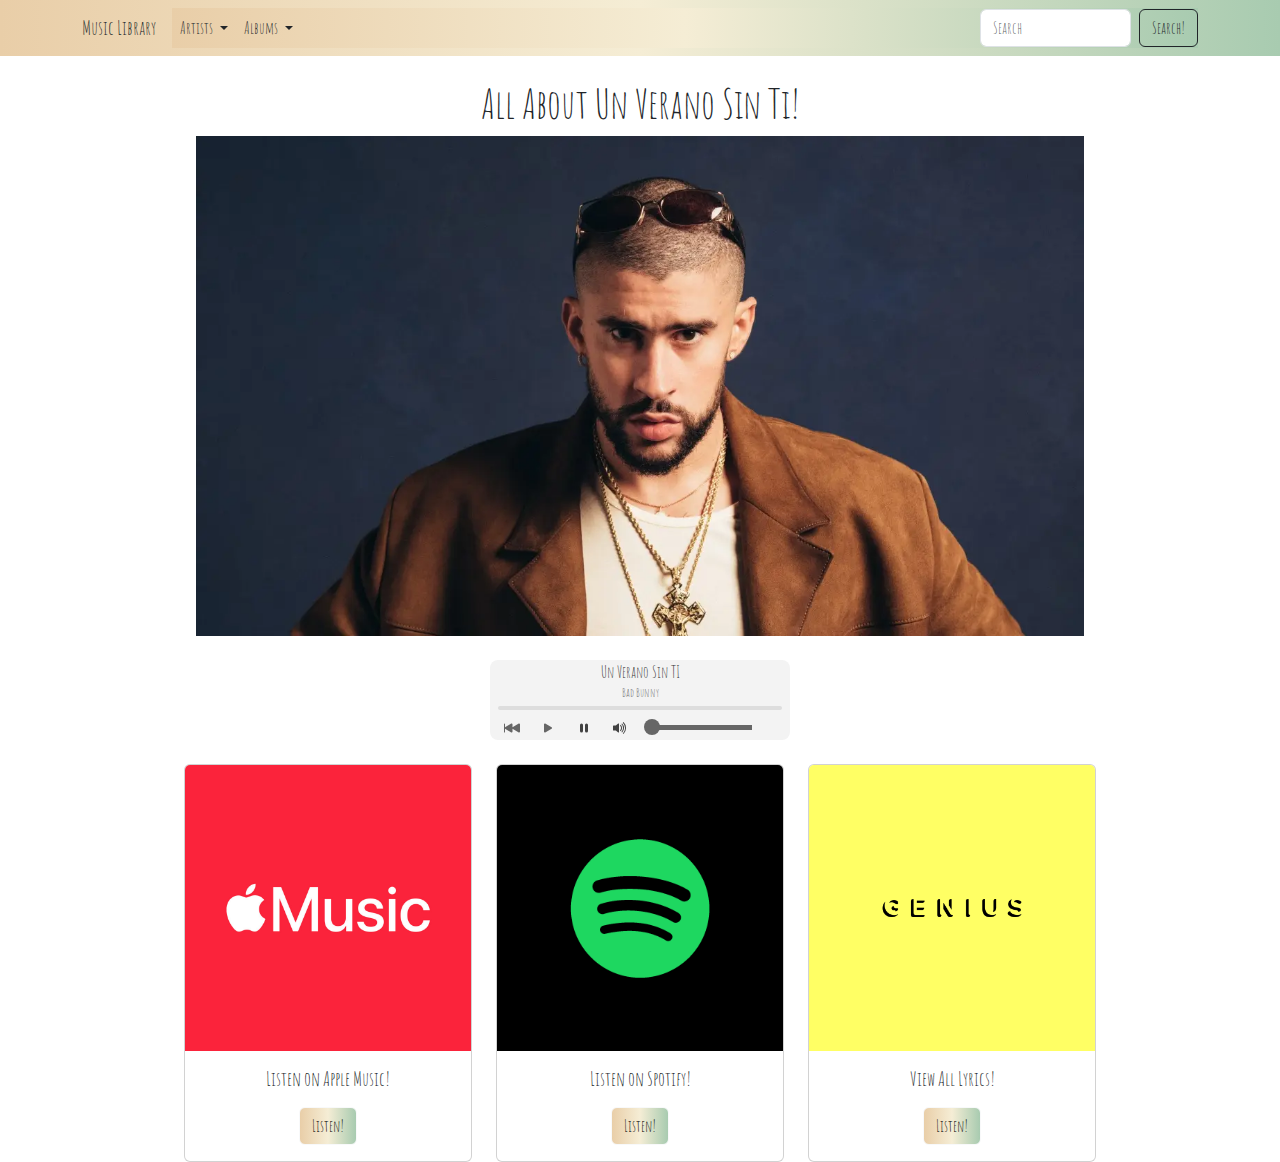
==== badbunny.html @ 9144e5cf "add page" ====
<!doctype html>
<html lang="en">
  <head>
    <meta charset="utf-8">
    <meta name="viewport" content="width=device-width, initial-scale=1">
    <title>Un Verano Sin Ti- Bad Bunny</title>
    <link href="https://cdn.jsdelivr.net/npm/bootstrap@5.3.3/dist/css/bootstrap.min.css" rel="stylesheet" integrity="sha384-QWTKZyjpPEjISv5WaRU9OFeRpok6YctnYmDr5pNlyT2bRjXh0JMhjY6hW+ALEwIH" crossorigin="anonymous">
<link rel="stylesheet" href="css/badbunny.css">
<link rel="preconnect" href="https://fonts.googleapis.com">
<link rel="preconnect" href="https://fonts.gstatic.com" crossorigin>
<link href="https://fonts.googleapis.com/css2?family=Amatic+SC:wght@400;700&display=swap" rel="stylesheet">
</head>
  <body>
    <!-- As a link -->
    <nav class="navbar navbar-expand-lg bg-dark">
       
      <div class="container">
          <a class="navbar-brand text-dark" href="index.html">Music Library</a>
          <button class="navbar-toggler" type="button" data-bs-toggle="collapse" data-bs-target="#navbarSupportedContent" aria-controls="navbarSupportedContent" aria-expanded="false" aria-label="Toggle navigation">
            <span class="navbar-toggler-icon"></span>
          </button>
          <div class="collapse navbar-collapse bg-dark" id="navbarSupportedContent">
            <ul class="navbar-nav me-auto mb-2 mb-lg-0">
              <li class="nav-item dropdown">
                <a class="nav-link dropdown-toggle text-dark" href="#" role="button" data-bs-toggle="dropdown" aria-expanded="false">
                  Artists
                </a>
                <ul class="dropdown-menu">
                  <li><a class="dropdown-item" href="#">SZA</a></li>
                  <li><a class="dropdown-item" href="#">Travis Scott</a></li>
                  <li><a class="dropdown-item" href="#">Bad Bunny</a></li>
                  <li><hr class="dropdown-divider"></li>
                  <li><a class="dropdown-item" href="#">Explore More!</a></li>
                </ul>
                <li class="nav-item dropdown">
                  <a class="nav-link dropdown-toggle text-dark" href="#" role="button" data-bs-toggle="dropdown" aria-expanded="false">
                    Albums
                  </a>
                  <ul class="dropdown-menu">
                    <li><a class="dropdown-item" href="sza.html">CTRL-SZA</a></li>
                    <li><a class="dropdown-item" href="travis.html">UTOPIA-Travis Scott</a></li>
                    <li><a class="dropdown-item" href="badbunny.html">Un Verano Sin Ti-Bad Bunny</a></li>
                    <li><hr class="dropdown-divider"></li>
                    <li><a class="dropdown-item" href="#">Explore More!</a></li>
                  </ul>
            </ul>
            <form class="d-flex" role="search">
              <input class="form-control me-2" type="search" placeholder="Search" aria-label="Search">
              <button class="btn btn-outline-dark" type="submit">Search!</button>
            </form>
          </div>
        </div>
      </nav>
<br>
       
<div class="container-fluid justify-content-center">
      <h1>All About Un Verano Sin Ti!</h1> 

      <div class="container-fluid justify-content-center">
<img src="img/Bad-Bunny-1280x720-nueva.webp" alt="" height="500">
</div>
<br>

      <div class="container-fluid justify-content-center d-flex">
  <div class="audio-player">
    <div class="player-controls">
      <div class="song-info">
        <div class="song-title">Un Verano Sin TI</div>
        <p class="artist">Bad Bunny</p>
      </div>
      <div class="progress-bar">
        <div class="progress"></div>
      </div>
      <div class="buttons">
        <button class="skip-btn"><svg viewBox="0 0 16 16" class="bi bi-skip-backward-fill" fill="currentColor" height="16" width="16" xmlns="http://www.w3.org/2000/svg"> <path d="M.5 3.5A.5.5 0 0 0 0 4v8a.5.5 0 0 0 1 0V8.753l6.267 3.636c.54.313 1.233-.066 1.233-.697v-2.94l6.267 3.636c.54.314 1.233-.065 1.233-.696V4.308c0-.63-.693-1.01-1.233-.696L8.5 7.248v-2.94c0-.63-.692-1.01-1.233-.696L1 7.248V4a.5.5 0 0 0-.5-.5z"></path> </svg></button>
        <button class="play-btn"><svg viewBox="0 0 16 16" class="bi bi-play-fill" fill="currentColor" height="16" width="16" xmlns="http://www.w3.org/2000/svg"> <path d="m11.596 8.697-6.363 3.692c-.54.313-1.233-.066-1.233-.697V4.308c0-.63.692-1.01 1.233-.696l6.363 3.692a.802.802 0 0 1 0 1.393z"></path> </svg></button>
        <button class="pause-btn"><svg viewBox="0 0 16 16" class="bi bi-pause-fill" fill="currentColor" height="16" width="16" xmlns="http://www.w3.org/2000/svg" style="color: rgb(66, 66, 66);"> <path fill="#424242" d="M5.5 3.5A1.5 1.5 0 0 1 7 5v6a1.5 1.5 0 0 1-3 0V5a1.5 1.5 0 0 1 1.5-1.5zm5 0A1.5 1.5 0 0 1 12 5v6a1.5 1.5 0 0 1-3 0V5a1.5 1.5 0 0 1 1.5-1.5z"></path> </svg></button>
        <button class="volume-btn"><svg viewBox="0 0 16 16" class="bi bi-volume-up-fill" fill="currentColor" height="16" width="16" xmlns="http://www.w3.org/2000/svg" style="color: rgb(66, 66, 66);"> <path fill="#424242" d="M11.536 14.01A8.473 8.473 0 0 0 14.026 8a8.473 8.473 0 0 0-2.49-6.01l-.708.707A7.476 7.476 0 0 1 13.025 8c0 2.071-.84 3.946-2.197 5.303l.708.707z"></path> <path fill="#424242" d="M10.121 12.596A6.48 6.48 0 0 0 12.025 8a6.48 6.48 0 0 0-1.904-4.596l-.707.707A5.483 5.483 0 0 1 11.025 8a5.483 5.483 0 0 1-1.61 3.89l.706.706z"></path> <path fill="#424242" d="M8.707 11.182A4.486 4.486 0 0 0 10.025 8a4.486 4.486 0 0 0-1.318-3.182L8 5.525A3.489 3.489 0 0 1 9.025 8 3.49 3.49 0 0 1 8 10.475l.707.707zM6.717 3.55A.5.5 0 0 1 7 4v8a.5.5 0 0 1-.812.39L3.825 10.5H1.5A.5.5 0 0 1 1 10V6a.5.5 0 0 1 .5-.5h2.325l2.363-1.89a.5.5 0 0 1 .529-.06z"></path> </svg></button>
        <div class="volume-slider">
          <div class="volume-slider-bar"></div>
          <div class="volume-slider-handle"></div>
        </div>
      </div>
    </div>
  </div>
</div>
  <br>
<div class="container-fluid justify-content-center d-flex">
      <div class="row">

    <div class="col">
      <div class="card" style="width: 18rem;">
        <img src="img/apple_music-update_hero_08242021.jpg.news_app_ed.jpg" class="card-img-top" alt="...">
        <div class="card-body">
          <h5 class="card-title">Listen on Apple Music!</h5>
          <p class="card-text"></p>
          <a href="https://music.apple.com/us/album/un-verano-sin-ti/1622045624" class="btn btn-light">Listen!</a>
        </div>
      </div>
    </div>
    <div class="col">
      <div class="card" style="width: 18rem;">
        <img src="img/spotify icon.png" class="card-img-top" alt="...">
        <div class="card-body">
          <h5 class="card-title">Listen on Spotify!</h5>
          <p class="card-text"></p>
          <a href="https://open.spotify.com/album/3RQQmkQEvNCY4prGKE6oc5" class="btn btn-light">Listen!</a>
        </div>
      </div>
    </div>
    <div class="col">
      <div class="card" style="width: 18rem;">
        <img src="img/sharing_fallback.png" class="card-img-top" alt="...">
        <div class="card-body">
          <h5 class="card-title">View All Lyrics!</h5>
          <p class="card-text"></p>
          <a href="https://genius.com/albums/Bad-bunny/Un-verano-sin-ti" class="btn btn-light">Listen!</a>
        </div>
      </div>
    </div>
    
    </div>
  </div>

</div>


    <script src="https://cdn.jsdelivr.net/npm/bootstrap@5.3.3/dist/js/bootstrap.bundle.min.js" integrity="sha384-YvpcrYf0tY3lHB60NNkmXc5s9fDVZLESaAA55NDzOxhy9GkcIdslK1eN7N6jIeHz" crossorigin="anonymous"></script>
  </body>
</html>
---- css/badbunny.css ----
.bg-dark{
    background: rgb(233,206,168);
    background: linear-gradient(90deg, rgba(233,206,168,1) 0%, rgba(245,237,213,1) 50%, rgba(168,203,176,1) 100%)!important;

}
.btn-light {
    background: rgb(233,206,168);
background: linear-gradient(90deg, rgba(233,206,168,1) 0%, rgba(245,237,213,1) 50%, rgba(168,203,176,1) 100%) !important;



}

body {
   
   
    font-family: "Amatic SC", sans-serif;
  font-size: bold;
  text-align: center;
 
  }
  .audio-player {
      display: flex;
      align-items: center;
      justify-content: center;
      width: 300px;
      height: 80px;
      background-color: #f3f3f3;
      border-radius: 8px;
      padding: 8px;
      box-sizing: border-box;
    }
    
    .player-controls {
      flex-grow: 1;
      display: flex;
      flex-direction: column;
    }
    
    .song-info {
      margin-bottom: 4px;
    }
    
    .song-title {
      font-size: 16px;
      color: #333;
      margin: 0;
    }
    
    .artist {
      font-size: 12px;
      color: #666;
      margin: 0;
    }
    
    .progress-bar {
      width: 100%;
      height: 4px;
      background-color: #ddd;
      border-radius: 2px;
      overflow: hidden;
    }
    
    .progress {
      width: 0;
      height: 100%;
      background-color: #e7be6c;
      animation: progress-animation 10s linear infinite;
    }
    
    .buttons {
      display: flex;
      align-items: center;
      margin-top: 4px;
    }
    
    button {
      background: none;
      border: none;
      cursor: pointer;
      outline: none;
    }
    
    .play-btn,
    .pause-btn,
    .skip-btn,
    .volume-btn {
      font-size: 16px;
      color: #666;
      margin-right: 8px;
      transition: transform 0.2s ease-in-out;
    }
    
    .play-btn:hover,
    .pause-btn:hover,
    .skip-btn:hover,
    .volume-btn:hover {
      transform: scale(1.2);
    }
    
    .volume-slider {
      width: 100px;
      height: 5px;
      background-color: #ccc;
      position: relative;
      margin-left: 10px;
    }
    
    .volume-slider-bar {
      height: 100%;
      background-color: #666;
    }
    
    .volume-slider-handle {
      width: 16px;
      height: 16px;
      background-color: #666;
      position: absolute;
      top: 50%;
      transform: translate(-50%, -50%);
      border-radius: 50%;
      cursor: pointer;
    }
    
    @keyframes progress-animation {
      0% {
        width: 0;
      }
    
      100% {
        width: 100%;
      }
    }
    
    ul {
      list-style: none;
    }
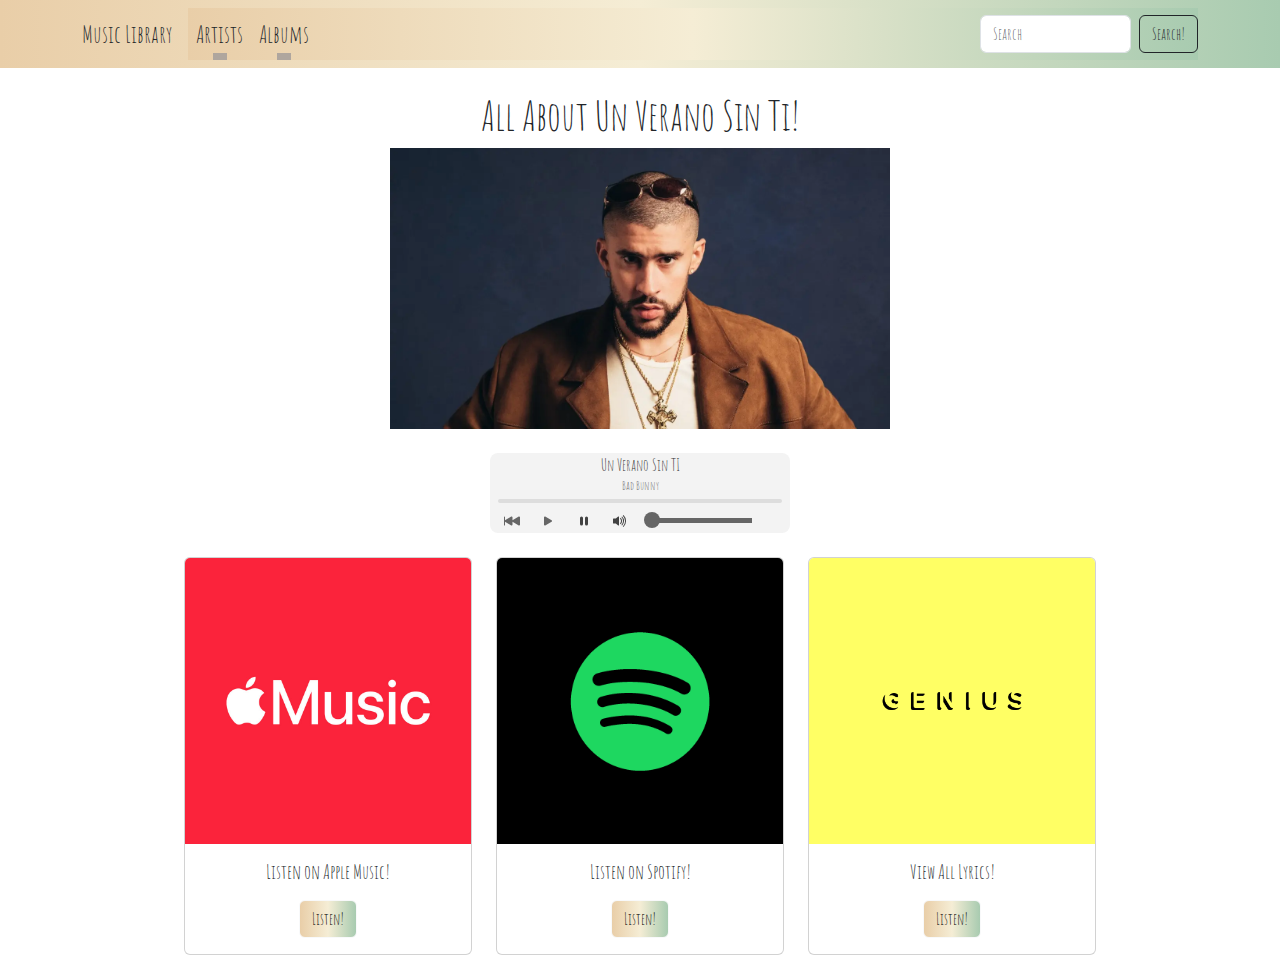
==== commit 883ced24: "fix font size" ====
--- a/badbunny.html
+++ b/badbunny.html
@@ -12,17 +12,17 @@
 </head>
   <body>
     <!-- As a link -->
-    <nav class="navbar navbar-expand-lg bg-dark">
+    <nav class="navbar navbar-expand-lg bg-dark stroke">
        
       <div class="container">
-          <a class="navbar-brand text-dark" href="index.html">Music Library</a>
+          <a class="navbar-brand text-dark fs-4" href="index.html">Music Library</a>
           <button class="navbar-toggler" type="button" data-bs-toggle="collapse" data-bs-target="#navbarSupportedContent" aria-controls="navbarSupportedContent" aria-expanded="false" aria-label="Toggle navigation">
             <span class="navbar-toggler-icon"></span>
           </button>
           <div class="collapse navbar-collapse bg-dark" id="navbarSupportedContent">
             <ul class="navbar-nav me-auto mb-2 mb-lg-0">
               <li class="nav-item dropdown">
-                <a class="nav-link dropdown-toggle text-dark" href="#" role="button" data-bs-toggle="dropdown" aria-expanded="false">
+                <a class="nav-link dropdown-toggle text-dark fs-4" href="#" role="button" data-bs-toggle="dropdown" aria-expanded="false">
                   Artists
                 </a>
                 <ul class="dropdown-menu">
@@ -33,7 +33,7 @@
                   <li><a class="dropdown-item" href="#">Explore More!</a></li>
                 </ul>
                 <li class="nav-item dropdown">
-                  <a class="nav-link dropdown-toggle text-dark" href="#" role="button" data-bs-toggle="dropdown" aria-expanded="false">
+                  <a class="nav-link dropdown-toggle text-dark fs-4" href="#" role="button" data-bs-toggle="dropdown" aria-expanded="false">
                     Albums
                   </a>
                   <ul class="dropdown-menu">
@@ -57,7 +57,7 @@
       <h1>All About Un Verano Sin Ti!</h1> 
 
       <div class="container-fluid justify-content-center">
-<img src="img/Bad-Bunny-1280x720-nueva.webp" alt="" height="500">
+<img src="img/Bad-Bunny-1280x720-nueva.webp" alt="" width="500">
 </div>
 <br>
 
--- a/css/badbunny.css
+++ b/css/badbunny.css
@@ -9,7 +9,53 @@
 
 
 
+
+
 }
+nav.stroke ul li a,
+nav.fill ul li a {
+  position: relative;
+}
+nav.stroke ul li a:after,
+nav.fill ul li a:after {
+  position: absolute;
+  bottom: 0;
+  left: 0;
+  right: 0;
+  margin: auto;
+  width: 0%;
+  content: '.';
+  color: transparent;
+  background: #afa69e;
+  height: 1px;
+}
+nav.stroke ul li a:hover:after {
+  width: 100%;
+}
+
+nav.fill ul li a {
+  transition: all 2s;
+}
+
+nav.fill ul li a:after {
+  text-align: left;
+  content: '.';
+  margin: 0;
+  opacity: 0;
+}
+nav.fill ul li a:hover {
+  color: #fff;
+  z-index: 1;
+}
+nav.fill ul li a:hover:after {
+  z-index: -10;
+  animation: fill 1s forwards;
+  -webkit-animation: fill 1s forwards;
+  -moz-animation: fill 1s forwards;
+  opacity: 1;
+}
+
+
 
 body {
    
